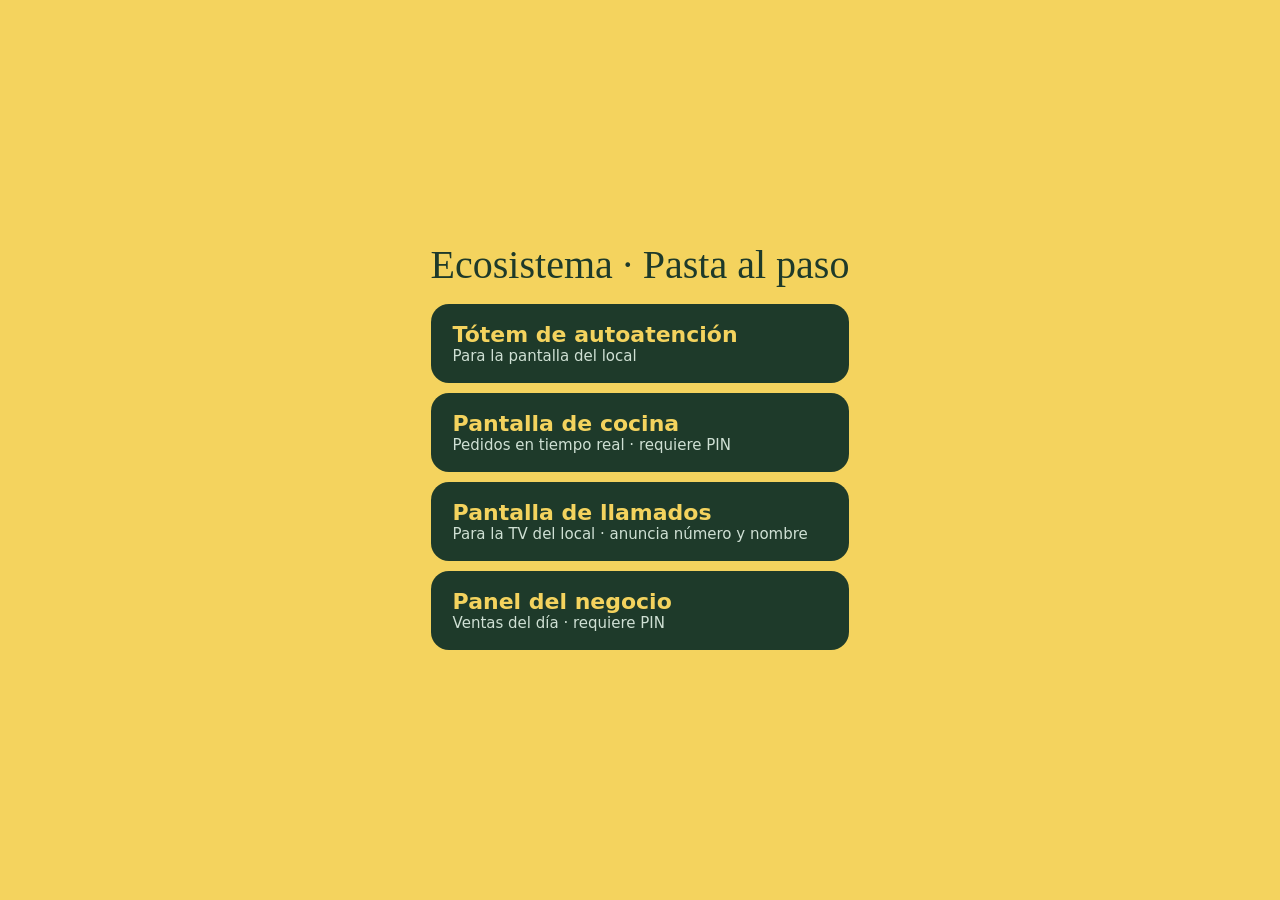
==== index.html @ 0f8228ce "Nombre en pedidos, pantalla de llamados con voz y volver a llamar" ====
<!doctype html><html lang="es"><head><meta charset="utf-8"><meta name="viewport" content="width=device-width, initial-scale=1"><title>Ecosistema · Pasta al paso</title>
<link rel="stylesheet" href="base.css"><style>body{background:var(--semola);display:flex;align-items:center;justify-content:center;padding:24px}main{max-width:520px}h1{font-size:40px;margin:0 0 16px}a{display:block;background:var(--albahaca);color:var(--semola);text-decoration:none;font-weight:800;font-size:22px;padding:18px 22px;border-radius:18px;margin:10px 0}a small{display:block;font-weight:500;font-size:15px;color:#cfe0d4}</style></head>
<body><main><h1 class="serif">Ecosistema · Pasta al paso</h1>
<a href="totem/">Tótem de autoatención<small>Para la pantalla del local</small></a>
<a href="cocina/">Pantalla de cocina<small>Pedidos en tiempo real · requiere PIN</small></a>
<a href="llamados/">Pantalla de llamados<small>Para la TV del local · anuncia número y nombre</small></a>
<a href="panel/">Panel del negocio<small>Ventas del día · requiere PIN</small></a></main></body></html>
---- base.css ----
:root{--semola:#F4D35E;--semola-2:#FBE9A6;--albahaca:#1E3A2A;--albahaca-2:#2C5540;--tomate:#C8372D;--leche:#FFFCF2;--tinta:#1E3A2A;--gris:#5E6B61;
box-sizing:border-box;padding-top:env(safe-area-inset-top,0px);padding-bottom:env(safe-area-inset-bottom,0px)}
*,*::before,*::after{box-sizing:inherit}
html,body{height:100%;margin:0}
body{font-family:Figtree,system-ui,-apple-system,"Segoe UI",sans-serif;color:var(--tinta)}
.serif{font-family:"Young Serif",Georgia,serif;font-weight:400}
button{font:inherit}
:focus-visible{outline:4px solid var(--tomate);outline-offset:3px}
.pinbox{min-height:100%;display:flex;align-items:center;justify-content:center;background:var(--albahaca);padding:24px}
.pinbox form{background:var(--semola);border-radius:24px;padding:32px;width:min(100%,380px);display:flex;flex-direction:column;gap:14px}
.pinbox h1{margin:0;font-size:32px}
.pinbox input{font:inherit;font-size:30px;letter-spacing:8px;text-align:center;padding:14px;border-radius:14px;border:3px solid var(--albahaca);background:var(--leche)}
.pinbox button{border:0;border-radius:999px;padding:16px;background:var(--albahaca);color:var(--semola);font-weight:800;font-size:19px;cursor:pointer}
.err{color:var(--tomate);font-weight:700;min-height:1.2em;margin:0}
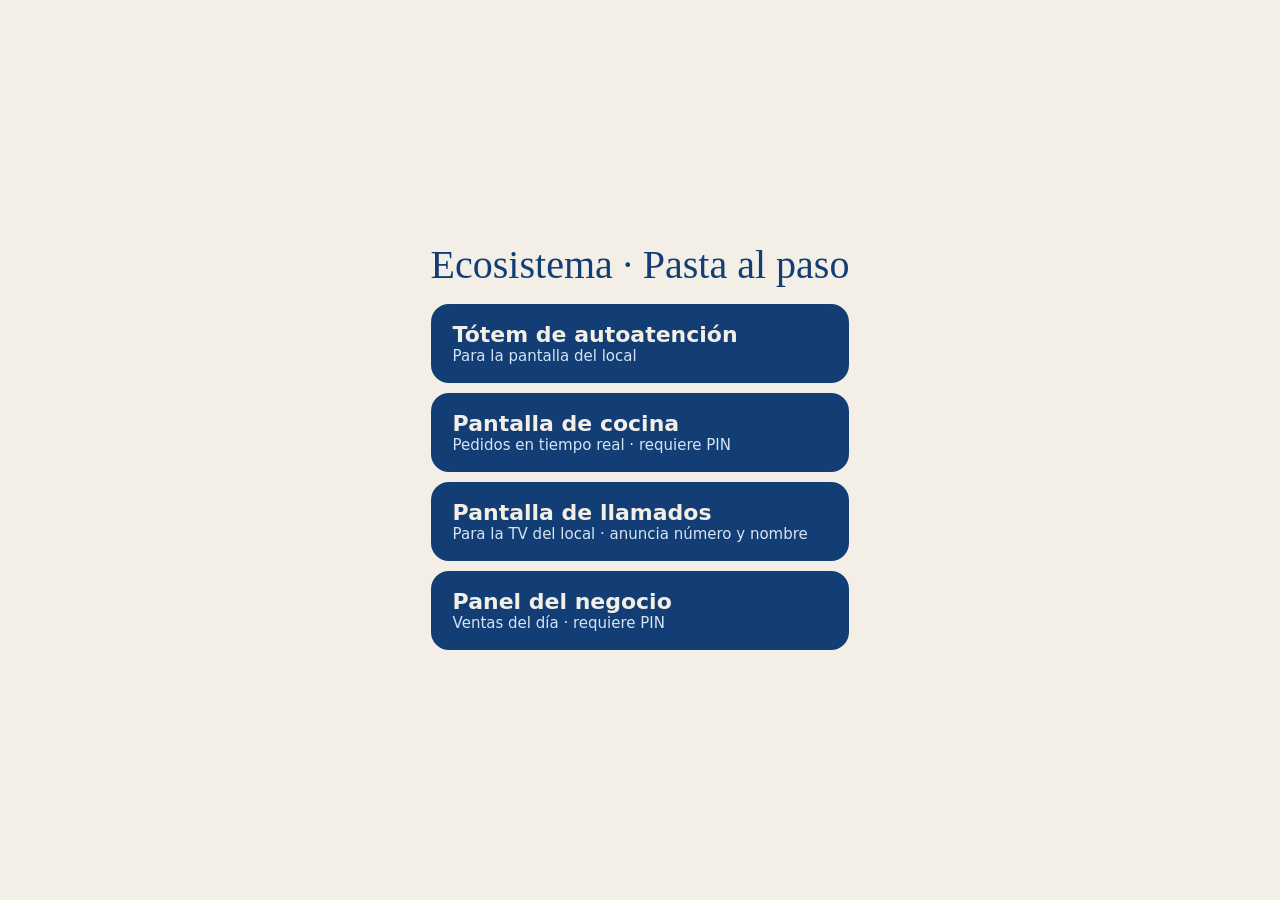
==== commit 330c1859: "Paleta Santorini con buganvilias" ====
--- a/index.html
+++ b/index.html
@@ -1,5 +1,5 @@
 <!doctype html><html lang="es"><head><meta charset="utf-8"><meta name="viewport" content="width=device-width, initial-scale=1"><title>Ecosistema · Pasta al paso</title>
-<link rel="stylesheet" href="base.css"><style>body{background:var(--semola);display:flex;align-items:center;justify-content:center;padding:24px}main{max-width:520px}h1{font-size:40px;margin:0 0 16px}a{display:block;background:var(--albahaca);color:var(--semola);text-decoration:none;font-weight:800;font-size:22px;padding:18px 22px;border-radius:18px;margin:10px 0}a small{display:block;font-weight:500;font-size:15px;color:#cfe0d4}</style></head>
+<link rel="stylesheet" href="base.css"><style>body{background:var(--semola);display:flex;align-items:center;justify-content:center;padding:24px}main{max-width:520px}h1{font-size:40px;margin:0 0 16px}a{display:block;background:var(--albahaca);color:var(--semola);text-decoration:none;font-weight:800;font-size:22px;padding:18px 22px;border-radius:18px;margin:10px 0}a small{display:block;font-weight:500;font-size:15px;color:#D6E4F5}</style></head>
 <body><main><h1 class="serif">Ecosistema · Pasta al paso</h1>
 <a href="totem/">Tótem de autoatención<small>Para la pantalla del local</small></a>
 <a href="cocina/">Pantalla de cocina<small>Pedidos en tiempo real · requiere PIN</small></a>
--- a/base.css
+++ b/base.css
@@ -1,4 +1,4 @@
-:root{--semola:#F4D35E;--semola-2:#FBE9A6;--albahaca:#1E3A2A;--albahaca-2:#2C5540;--tomate:#C8372D;--leche:#FFFCF2;--tinta:#1E3A2A;--gris:#5E6B61;
+:root{--semola:#F3EEE6;--semola-2:#F7E1EC;--albahaca:#123E75;--albahaca-2:#1F5AA6;--tomate:#C71F6E;--leche:#FFFFFF;--tinta:#123E75;--gris:#5B6B7F;
 box-sizing:border-box;padding-top:env(safe-area-inset-top,0px);padding-bottom:env(safe-area-inset-bottom,0px)}
 *,*::before,*::after{box-sizing:inherit}
 html,body{height:100%;margin:0}
@@ -12,3 +12,5 @@
 .pinbox input{font:inherit;font-size:30px;letter-spacing:8px;text-align:center;padding:14px;border-radius:14px;border:3px solid var(--albahaca);background:var(--leche)}
 .pinbox button{border:0;border-radius:999px;padding:16px;background:var(--albahaca);color:var(--semola);font-weight:800;font-size:19px;cursor:pointer}
 .err{color:var(--tomate);font-weight:700;min-height:1.2em;margin:0}
+
+header.top{border-bottom:6px solid var(--tomate)}
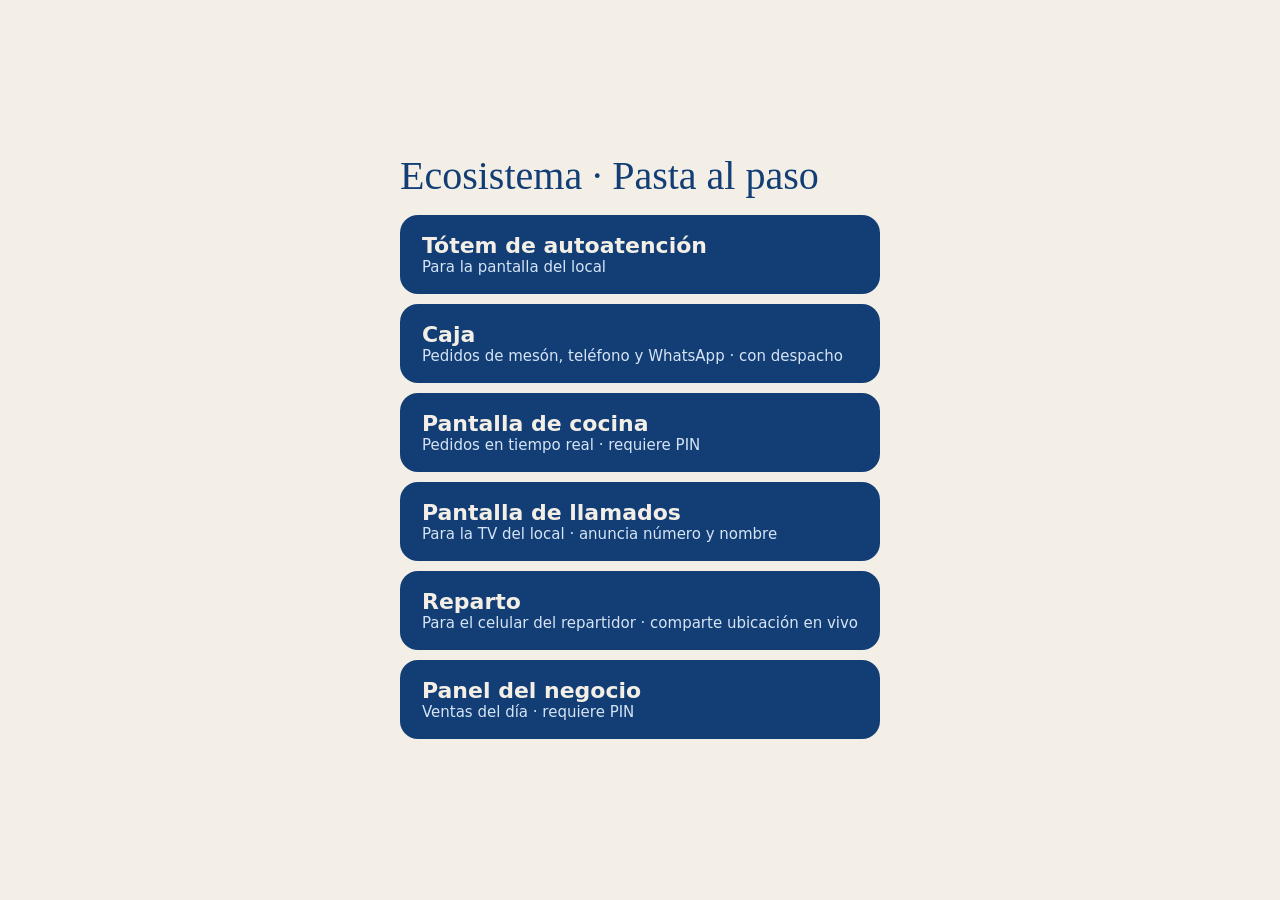
==== commit 288e18d5: "Despacho: caja, app de reparto con GPS y seguimiento en vivo" ====
--- a/index.html
+++ b/index.html
@@ -2,6 +2,8 @@
 <link rel="stylesheet" href="base.css"><style>body{background:var(--semola);display:flex;align-items:center;justify-content:center;padding:24px}main{max-width:520px}h1{font-size:40px;margin:0 0 16px}a{display:block;background:var(--albahaca);color:var(--semola);text-decoration:none;font-weight:800;font-size:22px;padding:18px 22px;border-radius:18px;margin:10px 0}a small{display:block;font-weight:500;font-size:15px;color:#D6E4F5}</style></head>
 <body><main><h1 class="serif">Ecosistema · Pasta al paso</h1>
 <a href="totem/">Tótem de autoatención<small>Para la pantalla del local</small></a>
+<a href="caja/">Caja<small>Pedidos de mesón, teléfono y WhatsApp · con despacho</small></a>
 <a href="cocina/">Pantalla de cocina<small>Pedidos en tiempo real · requiere PIN</small></a>
 <a href="llamados/">Pantalla de llamados<small>Para la TV del local · anuncia número y nombre</small></a>
+<a href="repartidor/">Reparto<small>Para el celular del repartidor · comparte ubicación en vivo</small></a>
 <a href="panel/">Panel del negocio<small>Ventas del día · requiere PIN</small></a></main></body></html>
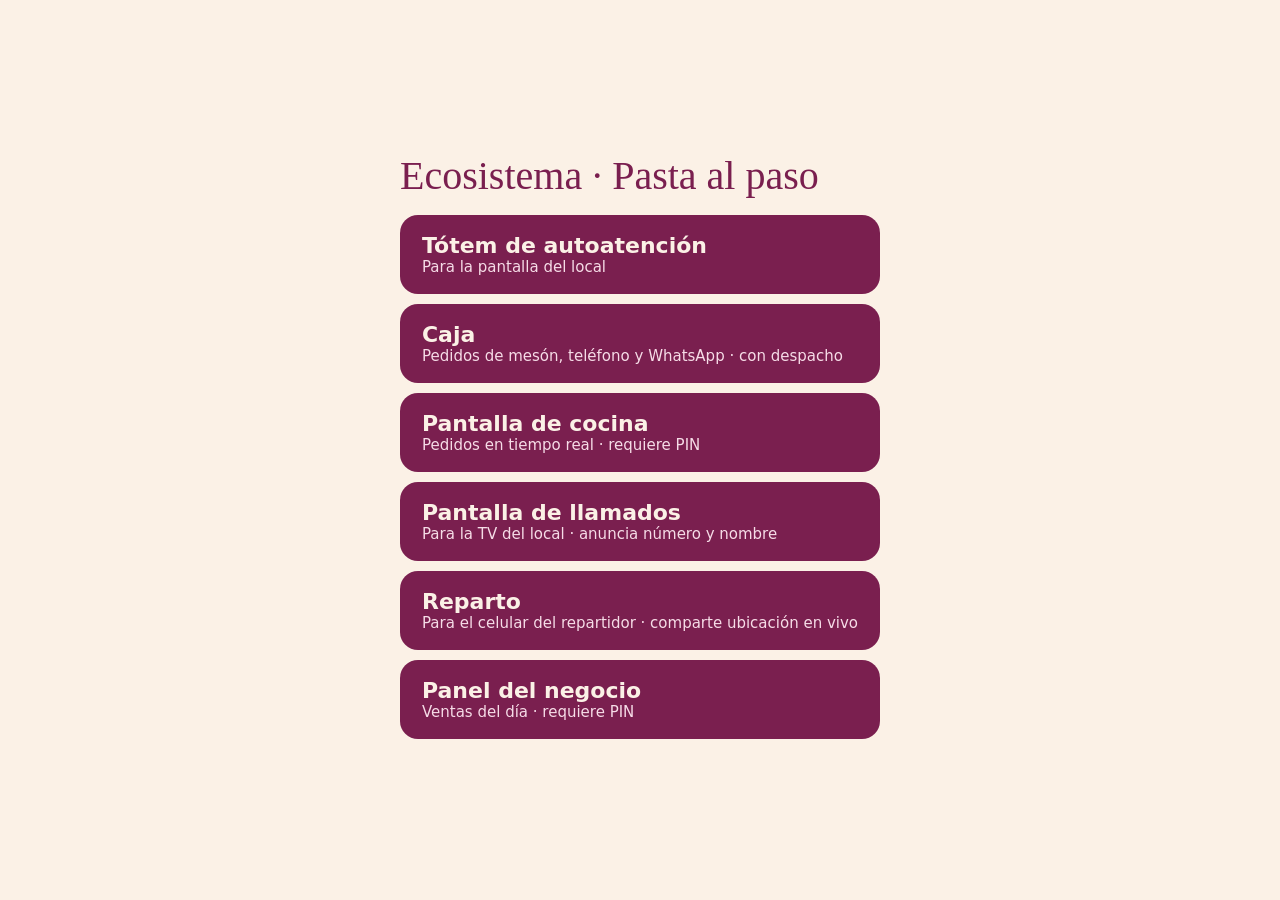
==== commit 0d348cf4: "Paleta cálida (buganvilia y atardecer) y acceso sin clave por dispositivo" ====
--- a/index.html
+++ b/index.html
@@ -1,5 +1,5 @@
 <!doctype html><html lang="es"><head><meta charset="utf-8"><meta name="viewport" content="width=device-width, initial-scale=1"><title>Ecosistema · Pasta al paso</title>
-<link rel="stylesheet" href="base.css"><style>body{background:var(--semola);display:flex;align-items:center;justify-content:center;padding:24px}main{max-width:520px}h1{font-size:40px;margin:0 0 16px}a{display:block;background:var(--albahaca);color:var(--semola);text-decoration:none;font-weight:800;font-size:22px;padding:18px 22px;border-radius:18px;margin:10px 0}a small{display:block;font-weight:500;font-size:15px;color:#D6E4F5}</style></head>
+<link rel="stylesheet" href="base.css"><style>body{background:var(--semola);display:flex;align-items:center;justify-content:center;padding:24px}main{max-width:520px}h1{font-size:40px;margin:0 0 16px}a{display:block;background:var(--albahaca);color:var(--semola);text-decoration:none;font-weight:800;font-size:22px;padding:18px 22px;border-radius:18px;margin:10px 0}a small{display:block;font-weight:500;font-size:15px;color:#F6DCE7}</style></head>
 <body><main><h1 class="serif">Ecosistema · Pasta al paso</h1>
 <a href="totem/">Tótem de autoatención<small>Para la pantalla del local</small></a>
 <a href="caja/">Caja<small>Pedidos de mesón, teléfono y WhatsApp · con despacho</small></a>
--- a/base.css
+++ b/base.css
@@ -1,4 +1,4 @@
-:root{--semola:#F3EEE6;--semola-2:#F7E1EC;--albahaca:#123E75;--albahaca-2:#1F5AA6;--tomate:#C71F6E;--leche:#FFFFFF;--tinta:#123E75;--gris:#5B6B7F;
+:root{--semola:#FBF1E6;--semola-2:#FBE0E6;--albahaca:#7A1F4F;--albahaca-2:#A8336F;--tomate:#D4541F;--leche:#FFFFFF;--tinta:#7A1F4F;--gris:#7A6470;
 box-sizing:border-box;padding-top:env(safe-area-inset-top,0px);padding-bottom:env(safe-area-inset-bottom,0px)}
 *,*::before,*::after{box-sizing:inherit}
 html,body{height:100%;margin:0}
@@ -14,3 +14,4 @@
 .err{color:var(--tomate);font-weight:700;min-height:1.2em;margin:0}
 
 header.top{border-bottom:6px solid var(--tomate)}
+#out{display:none}
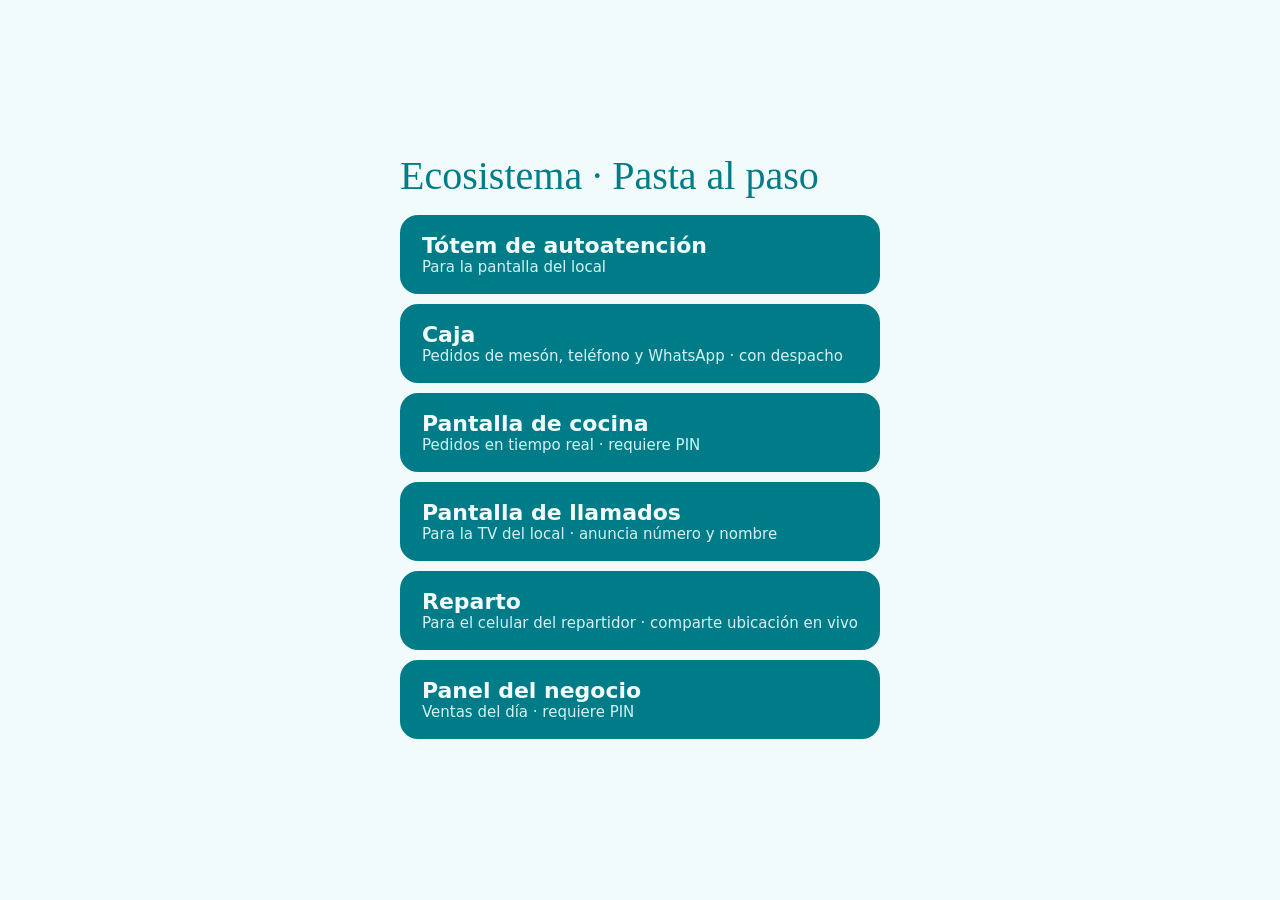
==== commit d90d18d2: "Paleta calipso, blanco y fucsia buganvilia" ====
--- a/index.html
+++ b/index.html
@@ -1,9 +1,9 @@
 <!doctype html><html lang="es"><head><meta charset="utf-8"><meta name="viewport" content="width=device-width, initial-scale=1"><title>Ecosistema · Pasta al paso</title>
-<link rel="stylesheet" href="base.css"><style>body{background:var(--semola);display:flex;align-items:center;justify-content:center;padding:24px}main{max-width:520px}h1{font-size:40px;margin:0 0 16px}a{display:block;background:var(--albahaca);color:var(--semola);text-decoration:none;font-weight:800;font-size:22px;padding:18px 22px;border-radius:18px;margin:10px 0}a small{display:block;font-weight:500;font-size:15px;color:#F6DCE7}</style></head>
+<link rel="stylesheet" href="base.css?v=5"><style>body{background:var(--semola);display:flex;align-items:center;justify-content:center;padding:24px}main{max-width:520px}h1{font-size:40px;margin:0 0 16px}a{display:block;background:var(--albahaca);color:var(--semola);text-decoration:none;font-weight:800;font-size:22px;padding:18px 22px;border-radius:18px;margin:10px 0}a small{display:block;font-weight:500;font-size:15px;color:#D5F3F6}</style></head>
 <body><main><h1 class="serif">Ecosistema · Pasta al paso</h1>
-<a href="totem/">Tótem de autoatención<small>Para la pantalla del local</small></a>
-<a href="caja/">Caja<small>Pedidos de mesón, teléfono y WhatsApp · con despacho</small></a>
-<a href="cocina/">Pantalla de cocina<small>Pedidos en tiempo real · requiere PIN</small></a>
-<a href="llamados/">Pantalla de llamados<small>Para la TV del local · anuncia número y nombre</small></a>
-<a href="repartidor/">Reparto<small>Para el celular del repartidor · comparte ubicación en vivo</small></a>
-<a href="panel/">Panel del negocio<small>Ventas del día · requiere PIN</small></a></main></body></html>
+<a href="totem/?v=5">Tótem de autoatención<small>Para la pantalla del local</small></a>
+<a href="caja/?v=5">Caja<small>Pedidos de mesón, teléfono y WhatsApp · con despacho</small></a>
+<a href="cocina/?v=5">Pantalla de cocina<small>Pedidos en tiempo real · requiere PIN</small></a>
+<a href="llamados/?v=5">Pantalla de llamados<small>Para la TV del local · anuncia número y nombre</small></a>
+<a href="repartidor/?v=5">Reparto<small>Para el celular del repartidor · comparte ubicación en vivo</small></a>
+<a href="panel/?v=5">Panel del negocio<small>Ventas del día · requiere PIN</small></a></main></body></html>
--- a/base.css
+++ b/base.css
@@ -1,7 +1,8 @@
-:root{--semola:#FBF1E6;--semola-2:#FBE0E6;--albahaca:#7A1F4F;--albahaca-2:#A8336F;--tomate:#D4541F;--leche:#FFFFFF;--tinta:#7A1F4F;--gris:#7A6470;
+:root{--semola:#F2FBFC;--semola-2:#FDE3F0;--albahaca:#007C89;--albahaca-2:#00A3B2;--tomate:#D6177A;--leche:#FFFFFF;--tinta:#007C89;--gris:#5E7478;
 box-sizing:border-box;padding-top:env(safe-area-inset-top,0px);padding-bottom:env(safe-area-inset-bottom,0px)}
 *,*::before,*::after{box-sizing:inherit}
-html,body{height:100%;margin:0}
+html,body{height:100%;margin:0;overscroll-behavior:none}
+body{touch-action:manipulation}
 body{font-family:Figtree,system-ui,-apple-system,"Segoe UI",sans-serif;color:var(--tinta)}
 .serif{font-family:"Young Serif",Georgia,serif;font-weight:400}
 button{font:inherit}
